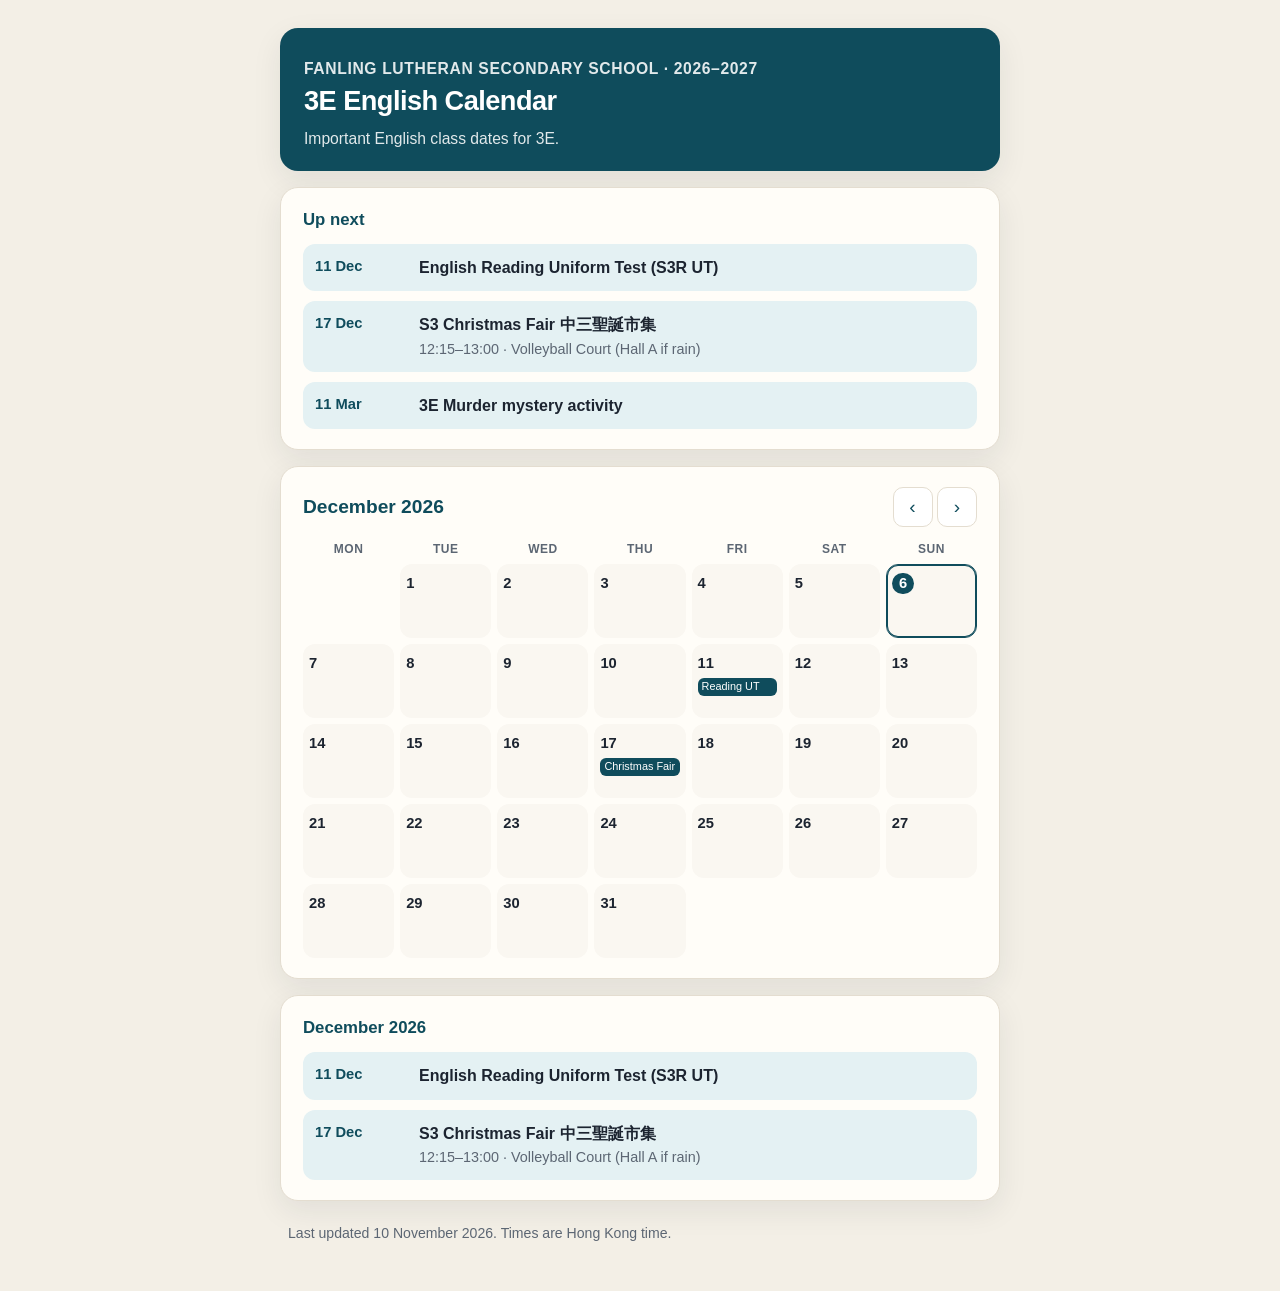
==== 3e/index.html @ 9d8feeb5 "Add 4B and 3E English class calendars for e-classroom Student-facing copies of ongoing class events." ====
<!DOCTYPE html>
<html lang="en">
<head>
  <meta charset="UTF-8">
  <meta name="viewport" content="width=device-width, initial-scale=1">
  <meta name="color-scheme" content="light">
  <title>3E English Calendar — Fanling Lutheran</title>
  <link rel="stylesheet" href="../assets/styles.css">
</head>
<body data-class="3E">
  <main class="wrap">
    <div id="app"></div>
  </main>
  <script>
    window.CALENDAR = {
      school: "Fanling Lutheran Secondary School",
      year: "2026–2027",
      className: "3E",
      events: [
        {"date": "2026-11-16", "title": "English Listening Uniform Test (S3L UT)"},
        {"date": "2026-11-16", "title": "Deadline: upload Christmas Fair booth PPT to VLE", "detail": "Upload your booth pitch PowerPoint to the VLE today."},
        {"date": "2026-11-17", "title": "Christmas Fair booth pitch presentations", "detail": "In-class booth pitch, about 2–3 minutes per group."},
        {"date": "2026-12-11", "title": "English Reading Uniform Test (S3R UT)"},
        {"date": "2026-12-17", "title": "S3 Christmas Fair 中三聖誕市集", "time": "12:15–13:00", "location": "Volleyball Court (Hall A if rain)", "sortTime": "12:15"},
        {"date": "2027-03-11", "title": "3E Murder mystery activity"}
      ]
    };
  </script>
  <script src="../assets/app.js"></script>
</body>
</html>
---- assets/styles.css ----
:root {
  --bg: #f3efe6;
  --paper: #fffdf8;
  --ink: #1c2430;
  --muted: #5c6673;
  --line: #e4ddd0;
  --brand: #1e3a5f;
  --brand-soft: #e8eef6;
  --accent: #a0671a;
  --today: #1e3a5f;
  --shadow: 0 10px 30px rgba(28, 36, 48, 0.08);
  --radius: 18px;
}

[data-class="3E"] {
  --brand: #0f4c5c;
  --brand-soft: #e4f1f3;
  --accent: #b45309;
  --today: #0f4c5c;
}

* { box-sizing: border-box; }

html, body {
  margin: 0;
  padding: 0;
  background: var(--bg);
  color: var(--ink);
  font-family: "Segoe UI", "PingFang HK", "Noto Sans CJK HK", "Noto Sans", sans-serif;
  line-height: 1.45;
}

body {
  min-height: 100vh;
}

.wrap {
  width: min(720px, calc(100% - 32px));
  margin: 0 auto;
  padding: 28px 0 48px;
}

.header {
  background: var(--brand);
  color: #fff;
  border-radius: var(--radius);
  padding: 22px 24px 20px;
  box-shadow: var(--shadow);
}

.kicker {
  margin: 0 0 6px;
  font-size: 0.82rem;
  letter-spacing: 0.04em;
  text-transform: uppercase;
  opacity: 0.85;
  font-weight: 600;
}

.header h1 {
  margin: 0;
  font-size: 1.7rem;
  font-weight: 700;
  letter-spacing: -0.02em;
}

.header p {
  margin: 8px 0 0;
  opacity: 0.88;
  font-size: 0.98rem;
}

.card {
  background: var(--paper);
  border: 1px solid var(--line);
  border-radius: var(--radius);
  box-shadow: var(--shadow);
  padding: 20px 22px;
  margin-top: 16px;
}

.card h2 {
  margin: 0 0 12px;
  font-size: 1.05rem;
  color: var(--brand);
}

.next-list,
.month-list {
  list-style: none;
  margin: 0;
  padding: 0;
  display: grid;
  gap: 10px;
}

.next-item,
.month-item {
  display: grid;
  grid-template-columns: 92px 1fr;
  gap: 12px;
  align-items: start;
  padding: 12px;
  background: var(--brand-soft);
  border-radius: 12px;
}

.when {
  font-weight: 700;
  color: var(--brand);
  font-size: 0.92rem;
}

.title { font-weight: 650; }

.meta {
  margin: 2px 0 0;
  color: var(--muted);
  font-size: 0.9rem;
}

.empty {
  margin: 0;
  color: var(--muted);
}

.cal-head {
  display: flex;
  align-items: center;
  justify-content: space-between;
  gap: 12px;
  margin-bottom: 14px;
}

.cal-head h2 {
  margin: 0;
  font-size: 1.2rem;
}

.nav button {
  appearance: none;
  border: 1px solid var(--line);
  background: #fff;
  color: var(--brand);
  width: 40px;
  height: 40px;
  border-radius: 10px;
  font-size: 1.2rem;
  cursor: pointer;
}

.nav button:hover,
.nav button:focus-visible {
  background: var(--brand-soft);
  outline: none;
}

.dow, .grid {
  display: grid;
  grid-template-columns: repeat(7, 1fr);
  gap: 6px;
}

.dow {
  margin-bottom: 6px;
}

.dow span {
  text-align: center;
  font-size: 0.75rem;
  font-weight: 700;
  color: var(--muted);
  text-transform: uppercase;
  letter-spacing: 0.04em;
}

.day {
  min-height: 74px;
  border: 1px solid transparent;
  background: #faf7f1;
  border-radius: 12px;
  padding: 6px 5px 8px;
  text-align: left;
}

.day.empty { background: transparent; }

.day.today {
  border-color: var(--today);
  box-shadow: inset 0 0 0 1px var(--today);
}

.num {
  display: inline-flex;
  min-width: 1.4rem;
  font-weight: 700;
  font-size: 0.92rem;
}

.day.today .num {
  background: var(--today);
  color: #fff;
  border-radius: 999px;
  justify-content: center;
  padding: 0 5px;
}

.pills {
  display: grid;
  gap: 3px;
  margin-top: 4px;
}

.pill {
  display: block;
  font-size: 0.68rem;
  line-height: 1.25;
  background: var(--brand);
  color: #fff;
  border-radius: 6px;
  padding: 2px 4px;
  white-space: nowrap;
  overflow: hidden;
  text-overflow: ellipsis;
}

.footer {
  margin: 22px 8px 0;
  color: var(--muted);
  font-size: 0.88rem;
}

.home {
  color: inherit;
  text-decoration: none;
}

.pick {
  display: grid;
  gap: 16px;
  margin-top: 28px;
}

.pick a {
  display: block;
  background: var(--paper);
  color: var(--ink);
  text-decoration: none;
  border-radius: var(--radius);
  padding: 28px 24px;
  border: 1px solid var(--line);
  box-shadow: var(--shadow);
}

.pick a:hover, .pick a:focus-visible {
  border-color: var(--brand);
  outline: none;
}

.pick strong {
  display: block;
  font-size: 1.6rem;
  color: var(--brand);
  margin-bottom: 4px;
}

@media (max-width: 620px) {
  .wrap { width: min(100% - 20px, 720px); padding-top: 16px; }
  .day { min-height: 64px; }
  .next-item, .month-item { grid-template-columns: 78px 1fr; }
  .pill { font-size: 0.62rem; }
}
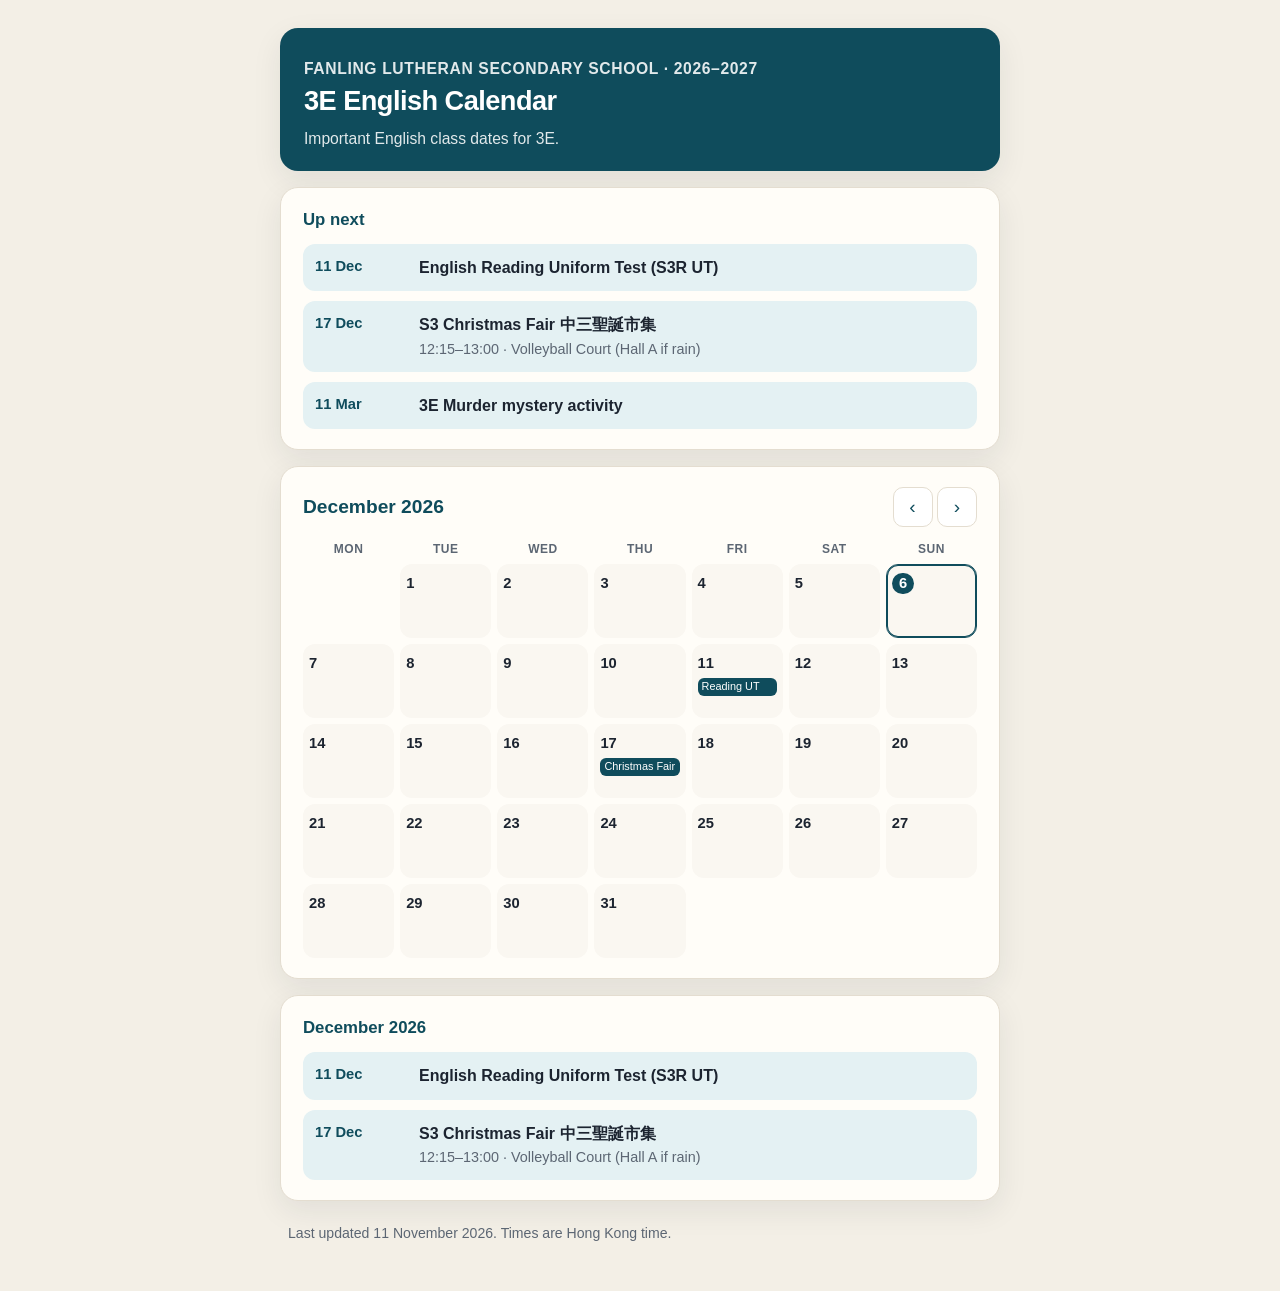
==== commit c7813783: "Add 3E Open English Unit 4 reading deadline on 23 Nov 2026" ====
--- a/3e/index.html
+++ b/3e/index.html
@@ -20,6 +20,7 @@
         {"date": "2026-11-16", "title": "English Listening Uniform Test (S3L UT)"},
         {"date": "2026-11-16", "title": "Deadline: upload Christmas Fair booth PPT to VLE", "detail": "Upload your booth pitch PowerPoint to the VLE today."},
         {"date": "2026-11-17", "title": "Christmas Fair booth pitch presentations", "detail": "In-class booth pitch, about 2–3 minutes per group."},
+        {"date": "2026-11-23", "title": "Open English — Unit 4 social media (any two reading texts)", "time": "Deadline 8:00 a.m.", "sortTime": "08:00"},
         {"date": "2026-12-11", "title": "English Reading Uniform Test (S3R UT)"},
         {"date": "2026-12-17", "title": "S3 Christmas Fair 中三聖誕市集", "time": "12:15–13:00", "location": "Volleyball Court (Hall A if rain)", "sortTime": "12:15"},
         {"date": "2027-03-11", "title": "3E Murder mystery activity"}
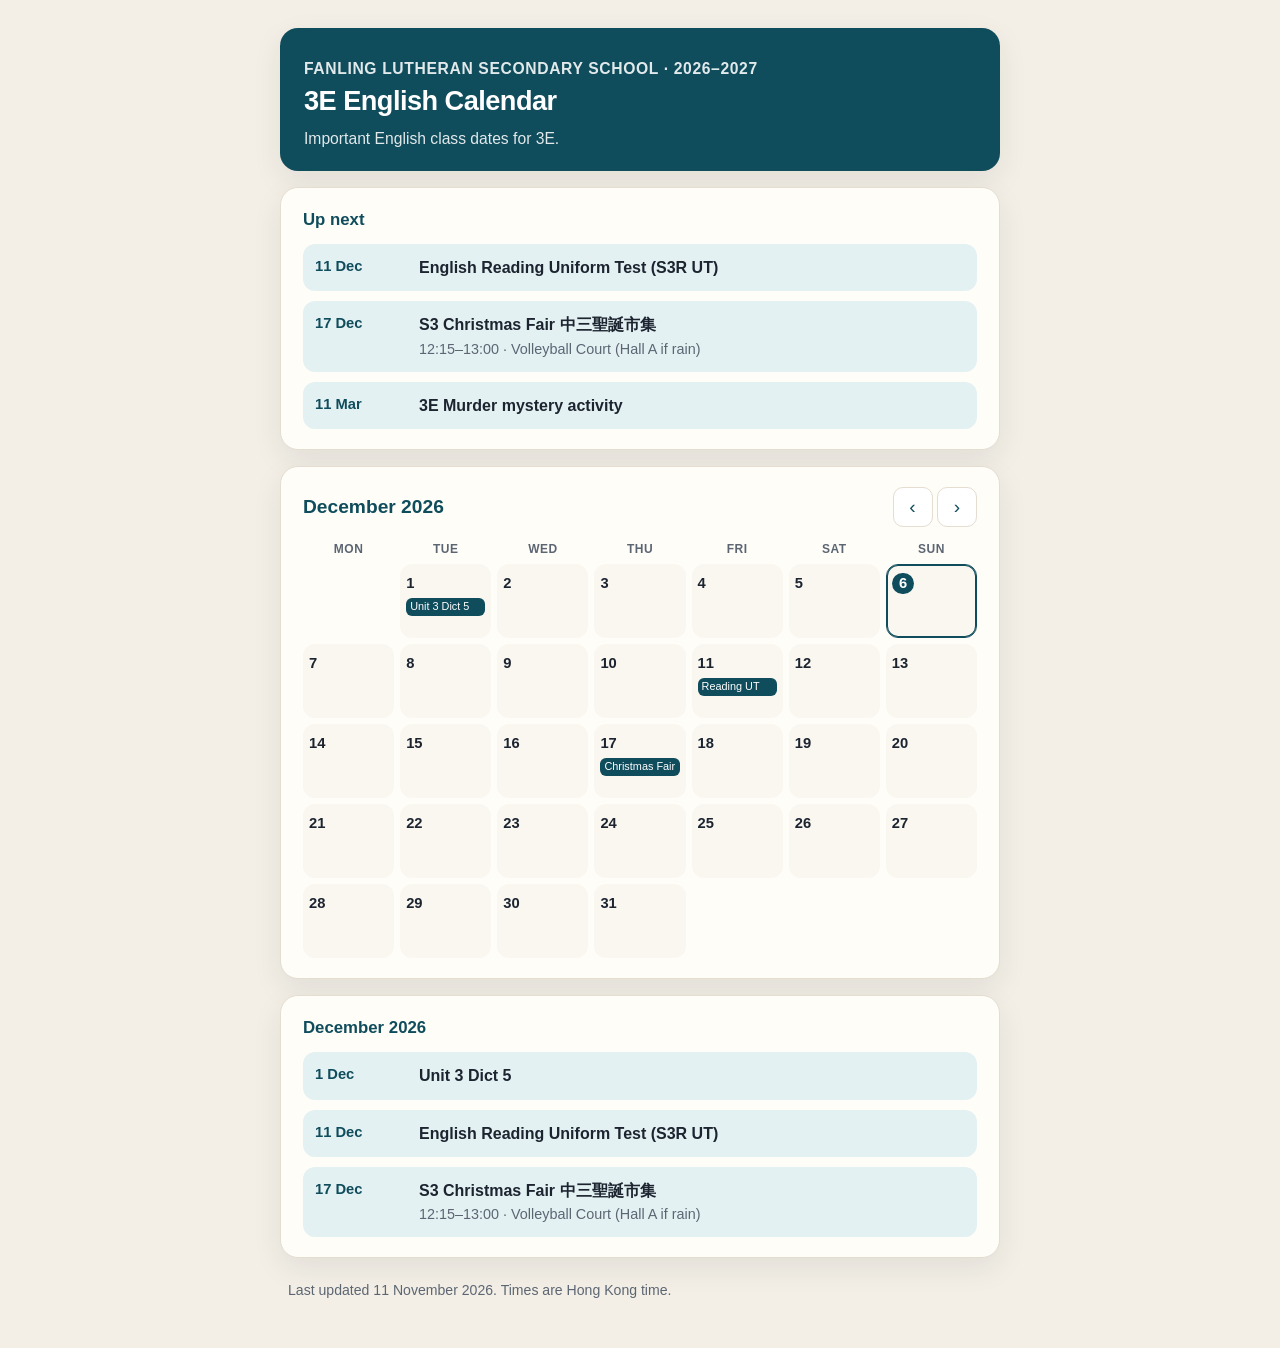
==== commit a8fb83e5: "Add 3E Unit 3 Dict 5 (2026-12-01)" ====
--- a/3e/index.html
+++ b/3e/index.html
@@ -17,13 +17,17 @@
       year: "2026–2027",
       className: "3E",
       events: [
-        {"date": "2026-11-16", "title": "English Listening Uniform Test (S3L UT)"},
-        {"date": "2026-11-16", "title": "Deadline: upload Christmas Fair booth PPT to VLE", "detail": "Upload your booth pitch PowerPoint to the VLE today."},
-        {"date": "2026-11-17", "title": "Christmas Fair booth pitch presentations", "detail": "In-class booth pitch, about 2–3 minutes per group."},
-        {"date": "2026-11-23", "title": "Open English — Unit 4 social media (any two reading texts)", "time": "Deadline 8:00 a.m.", "sortTime": "08:00"},
-        {"date": "2026-12-11", "title": "English Reading Uniform Test (S3R UT)"},
-        {"date": "2026-12-17", "title": "S3 Christmas Fair 中三聖誕市集", "time": "12:15–13:00", "location": "Volleyball Court (Hall A if rain)", "sortTime": "12:15"},
-        {"date": "2027-03-11", "title": "3E Murder mystery activity"}
+        {"date":"2026-11-16","title":"English Listening Uniform Test (S3L UT)"},
+        {"date":"2026-11-16","title":"Deadline: upload Christmas Fair booth PPT to VLE","detail":"Upload your booth pitch PowerPoint to the VLE today."},
+        {"date":"2026-11-17","title":"Christmas Fair booth pitch presentations","detail":"In-class booth pitch, about 2–3 minutes per group."},
+        {"date":"2026-11-27","title":"dictation corrections"},
+        {"date":"2026-11-30","title":"Open English — Unit 4 social media (any two reading texts)","time":"Deadline 8:00 a.m.","sortTime":"08:00"},
+        {"date":"2026-11-30","title":"Passive voice quiz"},
+        {"date":"2026-11-30","title":"LEO"},
+        {"date":"2026-12-01","title":"Unit 3 Dict 5"},
+        {"date":"2026-12-11","title":"English Reading Uniform Test (S3R UT)"},
+        {"date":"2026-12-17","title":"S3 Christmas Fair 中三聖誕市集","time":"12:15–13:00","location":"Volleyball Court (Hall A if rain)","sortTime":"12:15"},
+        {"date":"2027-03-11","title":"3E Murder mystery activity"}
       ]
     };
   </script>
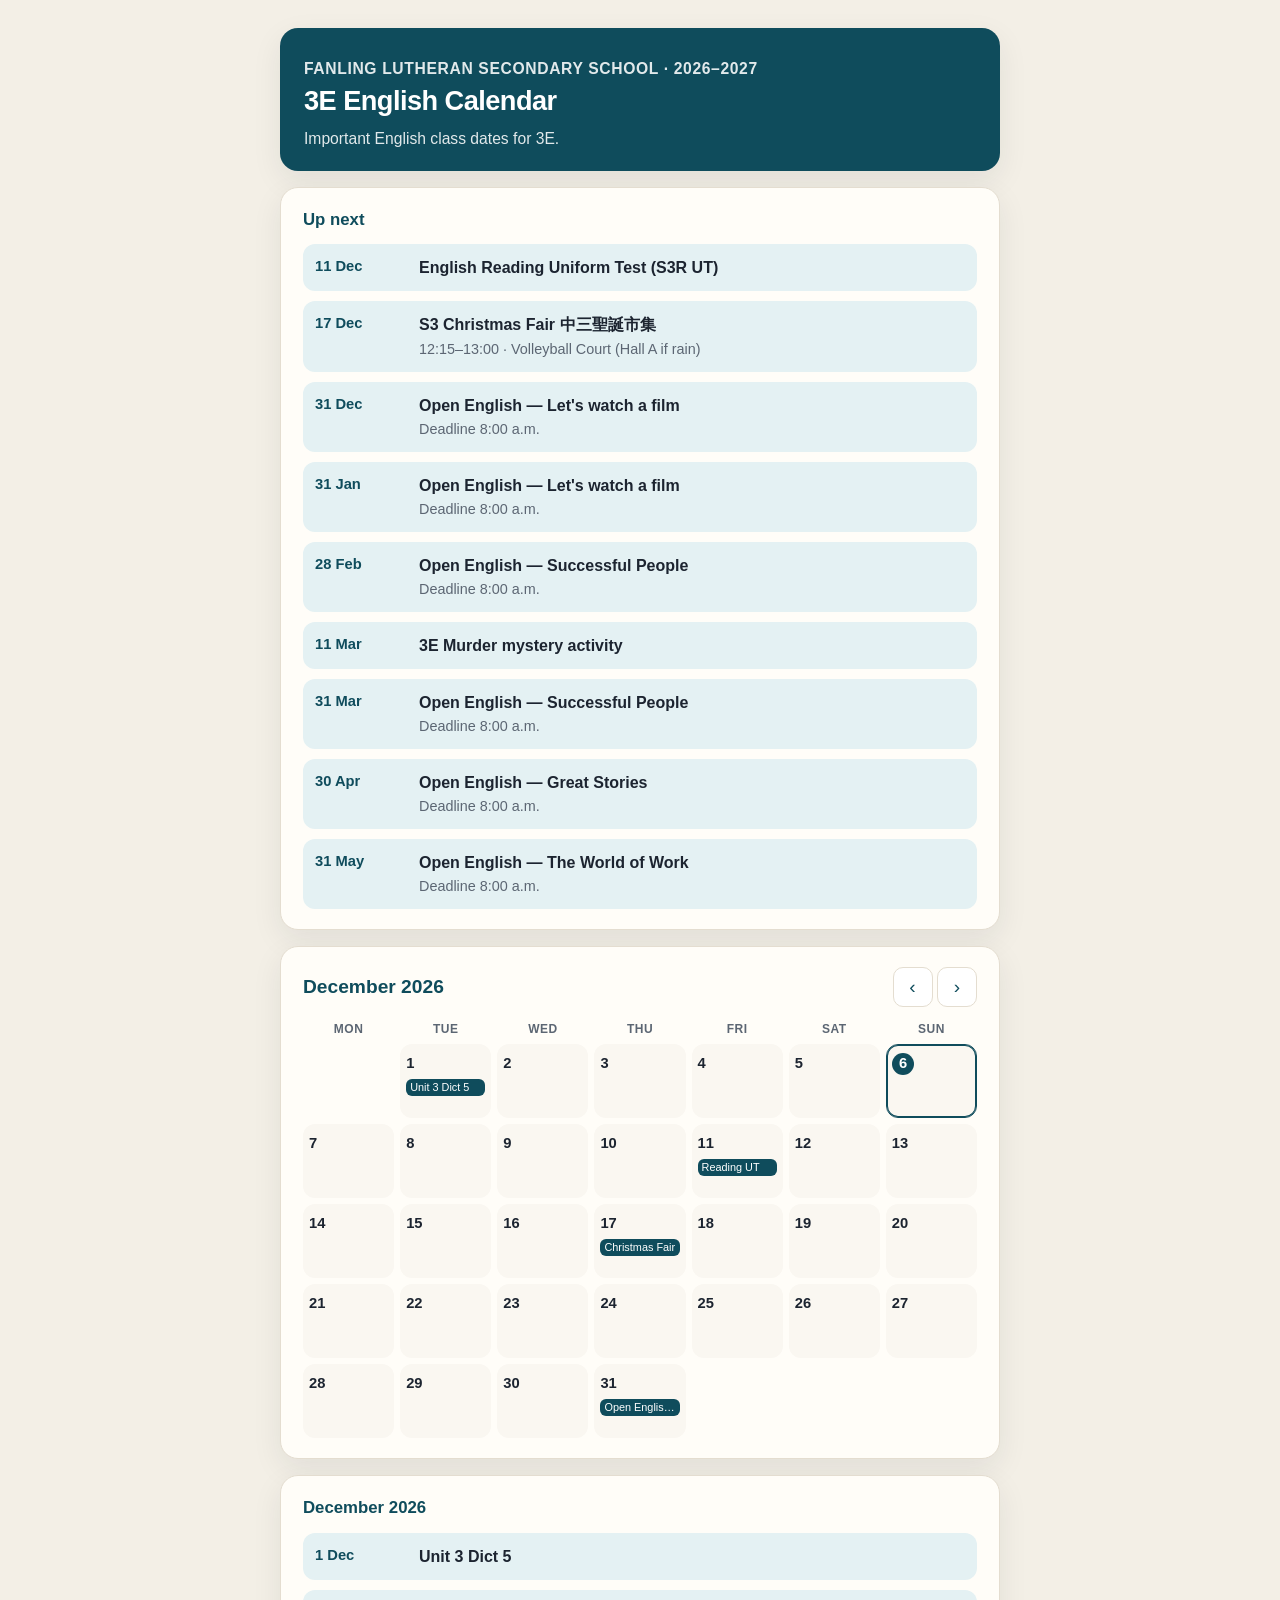
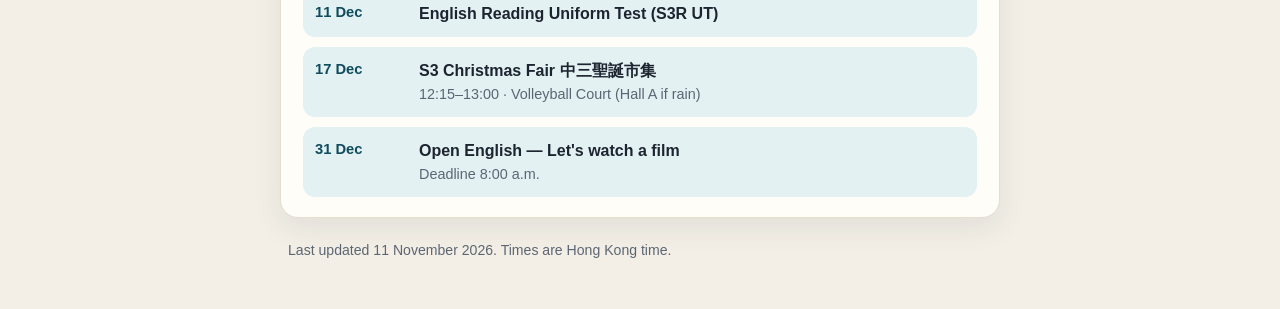
==== commit 47db7ac2: "Add 3E Open English and 4B Latte end-of-month deadlines" ====
--- a/3e/index.html
+++ b/3e/index.html
@@ -27,7 +27,13 @@
         {"date":"2026-12-01","title":"Unit 3 Dict 5"},
         {"date":"2026-12-11","title":"English Reading Uniform Test (S3R UT)"},
         {"date":"2026-12-17","title":"S3 Christmas Fair 中三聖誕市集","time":"12:15–13:00","location":"Volleyball Court (Hall A if rain)","sortTime":"12:15"},
-        {"date":"2027-03-11","title":"3E Murder mystery activity"}
+        {"date":"2026-12-31","title":"Open English — Let's watch a film","time":"Deadline 8:00 a.m.","sortTime":"08:00"},
+        {"date":"2027-01-31","title":"Open English — Let's watch a film","time":"Deadline 8:00 a.m.","sortTime":"08:00"},
+        {"date":"2027-02-28","title":"Open English — Successful People","time":"Deadline 8:00 a.m.","sortTime":"08:00"},
+        {"date":"2027-03-11","title":"3E Murder mystery activity"},
+        {"date":"2027-03-31","title":"Open English — Successful People","time":"Deadline 8:00 a.m.","sortTime":"08:00"},
+        {"date":"2027-04-30","title":"Open English — Great Stories","time":"Deadline 8:00 a.m.","sortTime":"08:00"},
+        {"date":"2027-05-31","title":"Open English — The World of Work","time":"Deadline 8:00 a.m.","sortTime":"08:00"}
       ]
     };
   </script>
